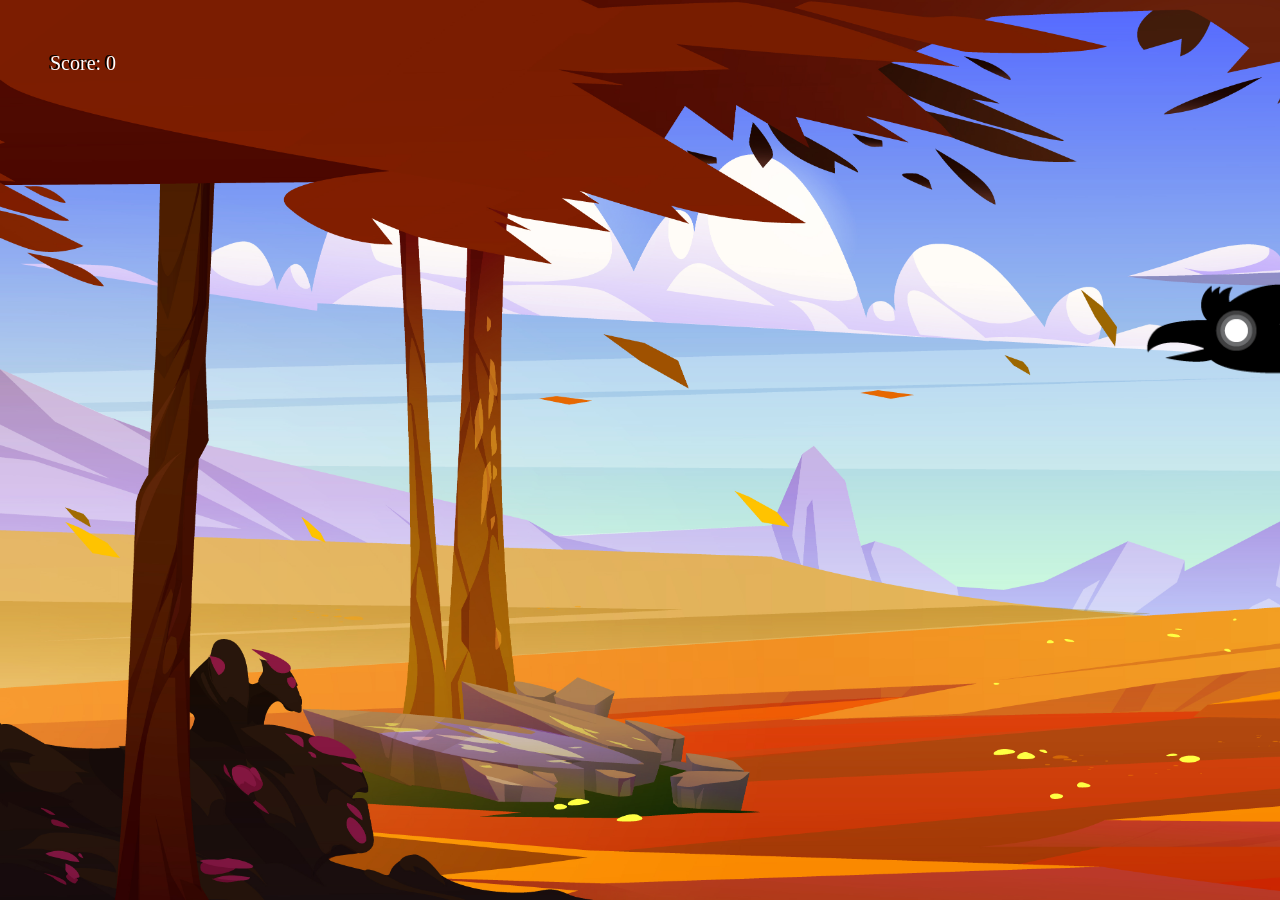
==== index.html @ cf9c9121 "initial commit" ====
<!DOCTYPE html>
<html lang="en">
<head>
    <meta charset="UTF-8">
    <meta http-equiv="X-UA-Compatible" content="IE=edge">
    <meta name="viewport" content="width=device-width, initial-scale=1.0">
    <link rel="stylesheet" href="src/css/project5.css">
    <title>Shot Game</title>
</head>
<body>
    <canvas id="canvasCollision"></canvas>
    <canvas id="canvas"></canvas>
    <script src="src/js/project5.js"></script>
</body>
</html>
---- src/css/project5.css ----
body{
    width: 100vw;
    height: 100vh;
    overflow: hidden;
}
#canvas{
    position: absolute;
    top: 0;
    left: 0;
    width: 100%;
    height: 100%;
    background: url(/game-images/background_general/2211.w026.n002.2737B.p1.2737.jpg);
    background-size: cover;
    background-repeat: no-repeat; 
    cursor: url(/game-images/cursor/PNG/crosshair064_2.png) 32 32, auto;
}
#canvasCollision{
    opacity: 0;
}
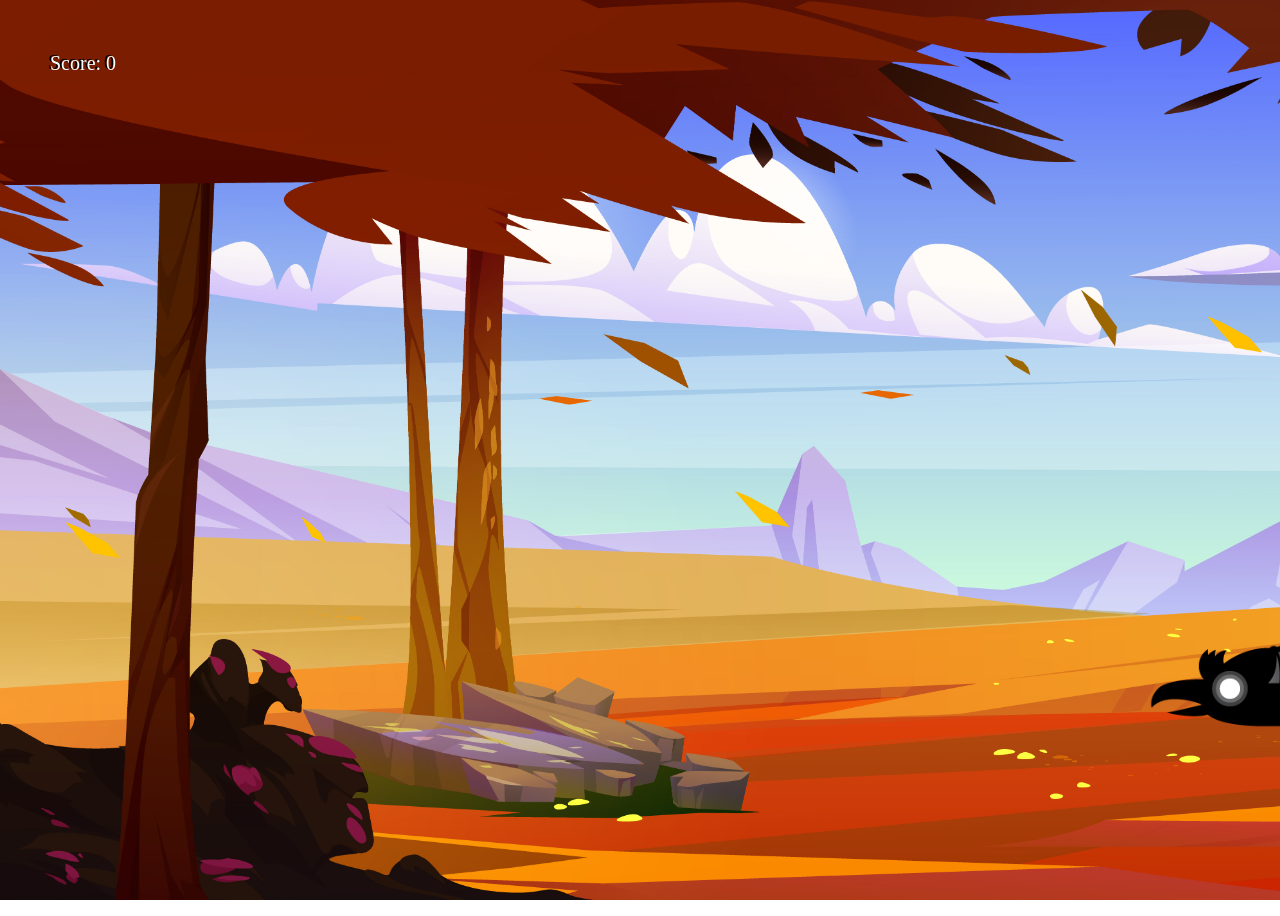
==== commit 47bf2065: "update" ====
--- a/index.html
+++ b/index.html
@@ -4,12 +4,12 @@
     <meta charset="UTF-8">
     <meta http-equiv="X-UA-Compatible" content="IE=edge">
     <meta name="viewport" content="width=device-width, initial-scale=1.0">
-    <link rel="stylesheet" href="src/css/project5.css">
+    <link rel="stylesheet" href="/src/css/project5.css">
     <title>Shot Game</title>
 </head>
 <body>
     <canvas id="canvasCollision"></canvas>
     <canvas id="canvas"></canvas>
-    <script src="src/js/project5.js"></script>
+    <script src="/src/js/project5.js"></script>
 </body>
 </html>
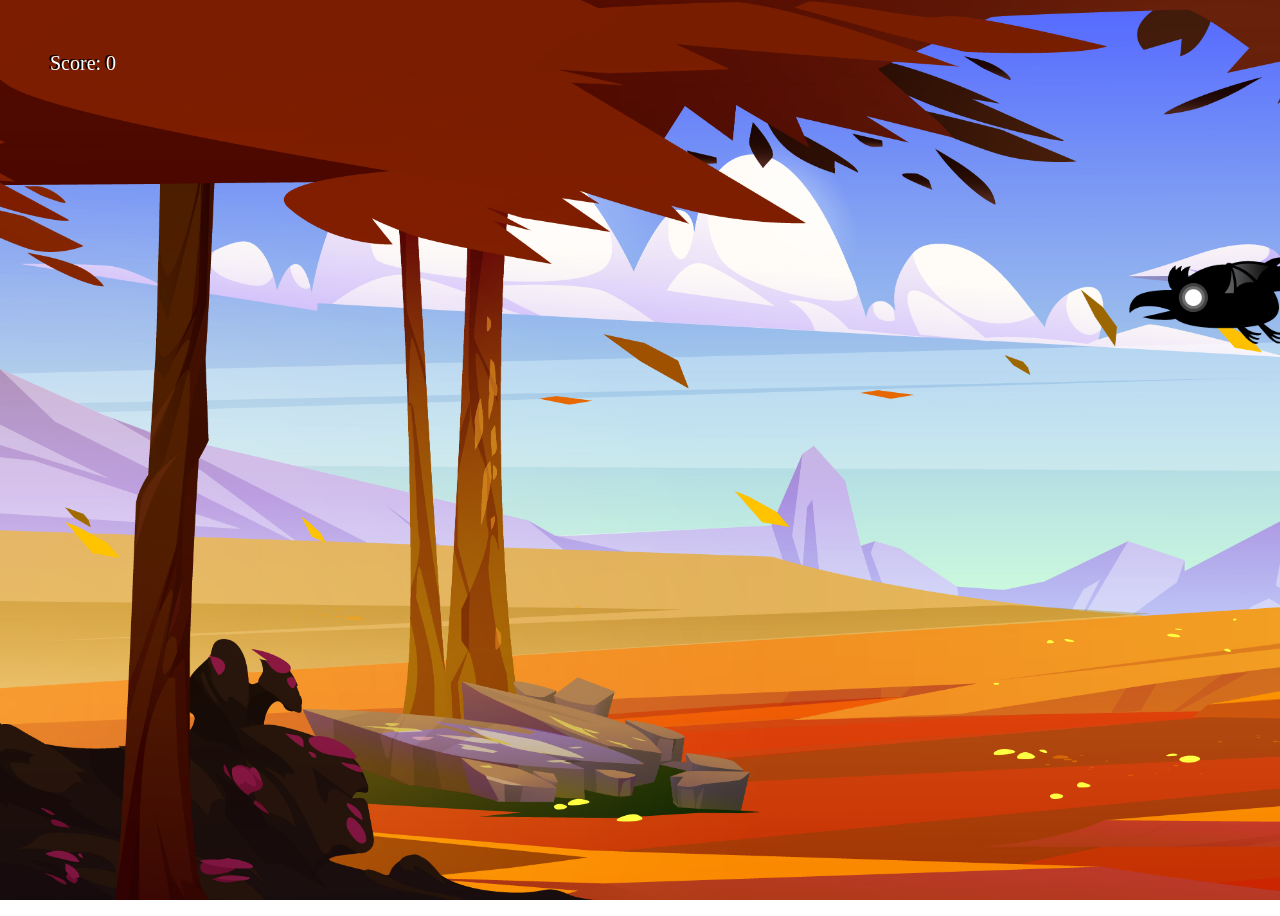
==== commit 972c0e5b: "update 2" ====
--- a/index.html
+++ b/index.html
@@ -4,12 +4,12 @@
     <meta charset="UTF-8">
     <meta http-equiv="X-UA-Compatible" content="IE=edge">
     <meta name="viewport" content="width=device-width, initial-scale=1.0">
-    <link rel="stylesheet" href="/src/css/project5.css">
+    <link rel="stylesheet" href="src/css/project5.css">
     <title>Shot Game</title>
 </head>
 <body>
     <canvas id="canvasCollision"></canvas>
     <canvas id="canvas"></canvas>
-    <script src="/src/js/project5.js"></script>
+    <script src="src/js/project5.js"></script>
 </body>
 </html>
--- a/src/css/project5.css
+++ b/src/css/project5.css
@@ -9,10 +9,10 @@
     left: 0;
     width: 100%;
     height: 100%;
-    background: url(/game-images/background_general/2211.w026.n002.2737B.p1.2737.jpg);
+    background: url(../game-images/background_general/2211.w026.n002.2737B.p1.2737.jpg);
     background-size: cover;
     background-repeat: no-repeat; 
-    cursor: url(/game-images/cursor/PNG/crosshair064_2.png) 32 32, auto;
+    cursor: url(../game-images/cursor/PNG/crosshair064_2.png) 32 32, auto;
 }
 #canvasCollision{
     opacity: 0;
